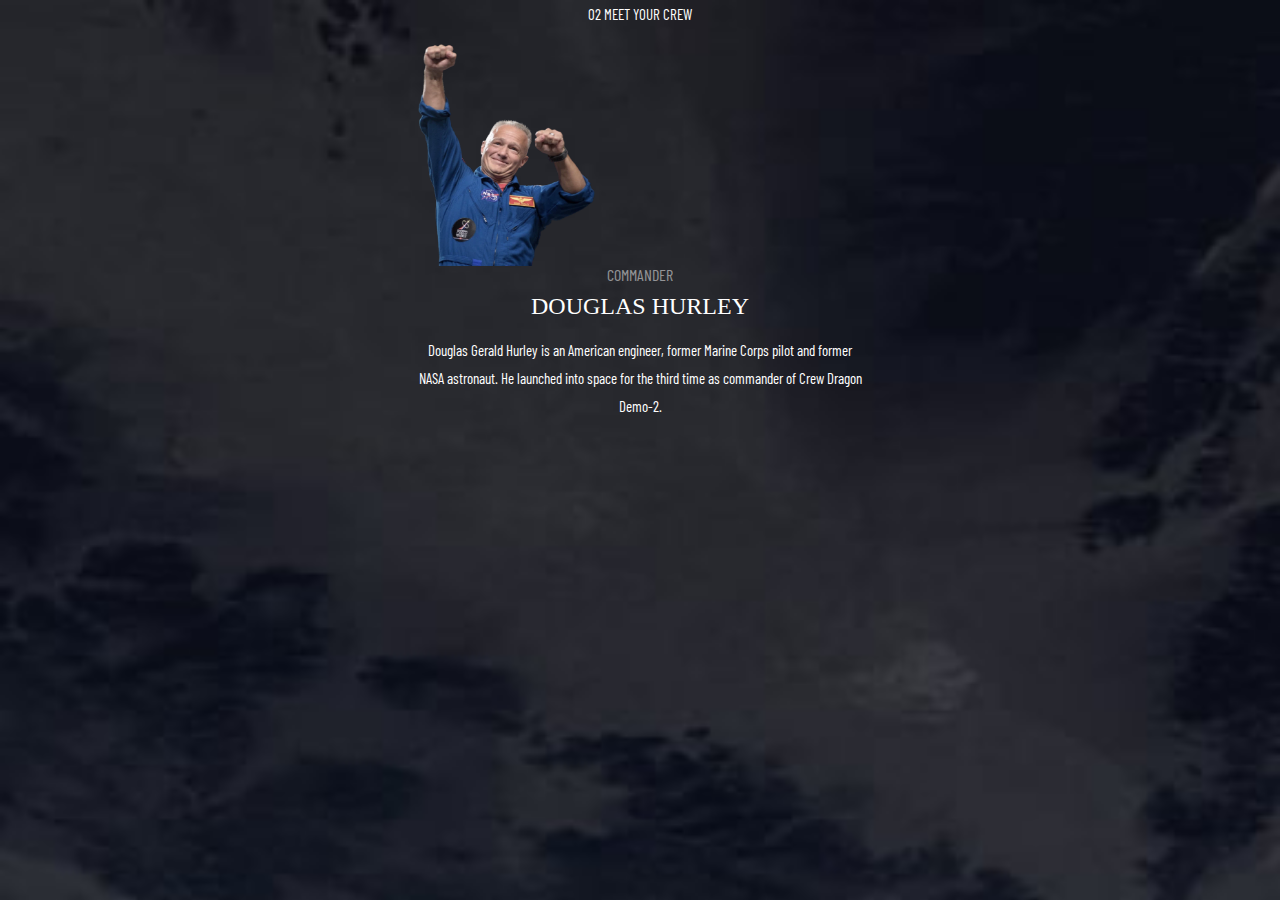
==== crew.html @ 86431378 "add mobile and tablet view of the technology page. Created it with my own CSS" ====
<!DOCTYPE html>
<html lang="en">
<head>
    <meta charset="UTF-8">
    <meta http-equiv="X-UA-Compatible" content="IE=edge">
    <meta name="viewport" content="width=device-width, initial-scale=1.0">

    <link rel="preconnect" href="https://fonts.googleapis.com">
    <link rel="preconnect" href="https://fonts.gstatic.com" crossorigin>
    <link href="https://fonts.googleapis.com/css2?family=Barlow+Condensed&family=Bellefair&display=swap" rel="stylesheet"> 

    <link rel="stylesheet" href="css/normalize.css">
    <link rel="stylesheet" href="https://cdn.jsdelivr.net/npm/bootstrap@4.0.0/dist/css/bootstrap.min.css" integrity="sha384-Gn5384xqQ1aoWXA+058RXPxPg6fy4IWvTNh0E263XmFcJlSAwiGgFAW/dAiS6JXm" crossorigin="anonymous">
    <link rel="stylesheet" href="style.css">

    <title>Crew Page</title>
</head>
<body>

    <main id="crew" class="container-fluid d-flex flex-column align-items-center">

        <p class="text-uppercase"><span>02</span> Meet Your Crew</p>

        <div>
            <div>
                <img class="crew-img" src="/assets/crew/image-douglas-hurley.webp" alt="Commander Douglas Hurley">
            </div>

            <div class="d-flex flex-column align-items-center">
                <p class="crew-title">Commander</p>
                <h1 class="crew-name">Douglas Hurley</h1>

                <p class="crew-description">Douglas Gerald Hurley is an American engineer, former Marine Corps pilot and former NASA astronaut. He launched into space for the third time as commander of Crew Dragon Demo-2.</p>
            </div>
        </div>

    </main>
    
</body>
</html>
---- style.css ----
/* --- Custom Styles --- */
:root {
    --space-black: #0b0d17;
    --space-purple: #d0d6f9;
    --space-white: #ffffff;
    --barlow: 'Barlow Condensed', sans-serif;
    --bellefair: 'Bellefari', serif;
}


/* Default Styles */

h1 {
    font-size: 56px;
    font-family: var(--bellefair);
    color: var(--space-white);
    margin-bottom: 24px;
    line-height: 64px;
    text-transform: uppercase;
}

h2 {
    font-size: 100px;
    font-family: var(--bellefair);
}

h3 {
    font-size: 56px;
    font-family: var(--bellefair);
}

h4 {
    font-size: 32px;
    font-family: var(--bellefair);
}

h5 {
    font-size: 28px;
    font-family: var(--barlow);
    letter-spacing: 4.75px;
    color: var(--space-purple);
    text-transform: uppercase;
    margin-bottom: 24px;
}

p {
    font-family: var(--barlow);
    line-height: 25px;
    color: var(--space-white);
    max-width: 327px;
    font-size: 15px;
}

.text-white {
    color: var(--space-white);
}

.text-purple {
    color: var(--space-purple);
}

.divider {
    height: 1px;
    width: 327px;
    background-color: #383b4b;
    margin-bottom: 32px;
    margin-top: 16px;
}

/* --- Nav --- */

#navbar-container {
    padding: 24px;
}

.nav-container {
    margin-left: 24px;
}

/* .navbar {
    padding: 39px 165px 38px 123px;
} */

.navbar-toggler-icon {
    color: #fff !important;
}

.nav-link {
    font-family: var(--barlow);
    font-size: 16px;
    letter-spacing: 2.7px;
    color: var(--space-white);
}

.circle-sm {
    background-color: var(--space-white);
    width: 40px;
    height: 40px;
    border-radius: 50%;
}

.nav-blur {
    /* width: 830px;
    height: 96px; */
    background-color: rgba(255, 255, 255, 0.04);
    backdrop-filter: blur(81.5485px);
}

/* --- Home Page --- */

#home {
    background-image: url(/assets/home/background-home-desktop.jpg);
    background-size: cover;
    background-repeat: no-repeat;
    height: 100vh;
    padding: 40px 0px 131px 0px;
}

#home-text {
    max-width: 450px;
    max-height: 382px;
}

.circle-lg {
    border-radius: 50%;
    height: 274px;
    width: 274px;
    background-color: var(--space-white);
    font-size: 32px;
    letter-spacing: 2px;
}


/* --- Destination Pages --- */

#destination-moon {
    background-image: url(/assets/destination/background-destination-mobile.jpg);
    background-repeat: no-repeat;
    background-size: cover;
    background-color: #0b0d17;
    height: 100%;
}

.destination-num {
    font-weight: 700;
    letter-spacing: 2.7px;
    line-height: 19px;
    color: var(--space-white);
    opacity: 0.25;
    text-shadow: 0px 4px 4px rgba(0, 0, 0, 0.25);
}

.destination-img {
    height: 170px;
    width: 170px;
    margin: 16px 0px 26px;
}

.destination-subtitle {
    color: var(--space-purple);
    letter-spacing: 2.36px;
    text-transform: uppercase;
    margin-bottom: 12px;
}

.destination-stat {
    font-size: 28px;
    text-transform: uppercase;
    margin-bottom: 32px;
}

/* --- Crew Page --- */

#crew {
    background-image: url(/assets/crew/background-crew-mobile.jpg);
    background-repeat: no-repeat;
    background-size: cover;
    height: 100vh;
}

.crew-img {
    width: 177px;
    height: 222px;
}

.crew-title {
    text-transform: uppercase;
    font-size: 16px;
    opacity: 0.5;
    margin-bottom: 8px;
    line-height: 18px;
}

.crew-name {
    font-size: 24px;
    text-transform: uppercase;
    margin-bottom: 16px;
    line-height: 28px;
    text-align: center;
}

.crew-description {
    font-size: 15px;
    text-align: center;
}



/* --- Media Queries --- */

@media (min-width: 576px) {

}

@media (min-width: 768px) {
    
    p {
        max-width: 573px;
        line-height: 28px;
    }

    .divider {
        width: 573px;
    }


    #home {
        background-image: url(/assets/home/background-home-tablet.jpg);
    }

    #home-text {
        height: 334px;
    }

    .nav-container {
        width: calc(100% - 39px);
    }

    .nav-blur {
        width: 450px;
    }

    /* Destination Pages */

    #destination-stat-container {
        width: 573px;
    }

    .destination-img {
        width: 300px;
        height: 300px;
    }

}

@media (min-width: 992px) {

    h1 {
        font-size: 150px;
    }

    p {
        max-width: 444px;
    }

    .divider {
        margin-top: 54px;
        margin-bottom: 28px
    }

    /* Destination Pages */

    #destination-moon {
        height: 100vh;
        background-image: url(/assets/destination/background-destination-desktop.jpg);
    }

    #destination-stat-container div:first-child {
        margin-right: 79px;
    }

    #destination-moon .nav-link:first-child {
        padding-left: 0;
    }

    #destination-moon p:first-child {
        font-size: 28px;
    }

    .destination-img {
        height: 445px;
        width: 445px;
    }
}
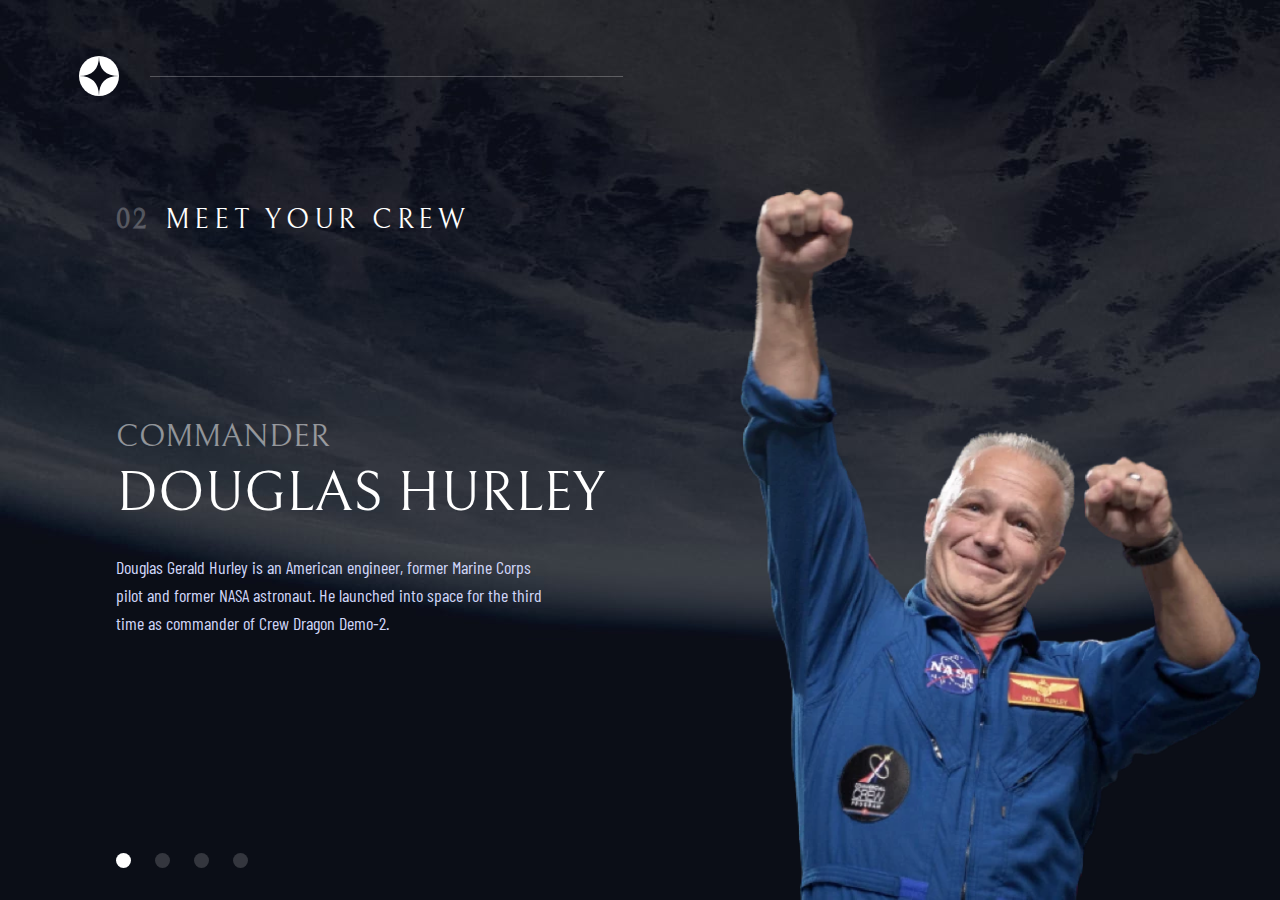
==== commit 04071197: "rebuilt home and crew pages" ====
--- a/crew.html
+++ b/crew.html
@@ -10,31 +10,65 @@
     <link href="https://fonts.googleapis.com/css2?family=Barlow+Condensed&family=Bellefair&display=swap" rel="stylesheet"> 
 
     <link rel="stylesheet" href="css/normalize.css">
-    <link rel="stylesheet" href="https://cdn.jsdelivr.net/npm/bootstrap@4.0.0/dist/css/bootstrap.min.css" integrity="sha384-Gn5384xqQ1aoWXA+058RXPxPg6fy4IWvTNh0E263XmFcJlSAwiGgFAW/dAiS6JXm" crossorigin="anonymous">
     <link rel="stylesheet" href="style.css">
+    <link rel="stylesheet" href="css/navbar.css">
+    <link rel="stylesheet" href="css/crew.css">
 
     <title>Crew Page</title>
 </head>
 <body>
 
-    <main id="crew" class="container-fluid d-flex flex-column align-items-center">
+    <main class="crew__wrapper">
 
-        <p class="text-uppercase"><span>02</span> Meet Your Crew</p>
+<!-- Navbar -->
+        <header class="navbar__wrapper">
 
-        <div>
-            <div>
-                <img class="crew-img" src="/assets/crew/image-douglas-hurley.webp" alt="Commander Douglas Hurley">
+            <img src="assets/shared/logo.svg" alt="Space Tourism logo" class="navbar__logo">
+    
+            <img src="assets/shared/icon-hamburger.svg" alt="Mobile menu toggle button" class="navbar__toggle">
+            
+            <div class="navbar__spacer"></div>
+    
+            <ul class="navbar navbar--blur hidden">
+                <img src="./assets/shared/icon-close.svg" alt="Close mobile menu icon" class="navbar__close-icon">
+                <li class="navbar__item"><a href="" class="navbar__link"><span class="navbar__link--bold">00</span>Home</a></li>
+                <li class="navbar__item"><a href="" class="navbar__link"><span class="navbar__link--bold">01</span>Destination</a></li>
+                <li class="navbar__item"><a href="" class="navbar__link"><span class="navbar__link--bold">02</span>Crew</a></li>
+                <li class="navbar__item"><a href="" class="navbar__link"><span class="navbar__link--bold">03</span>Technology</a></li>
+            </ul>
+    
+        </header>
+<!-- End Navbar -->
+
+        <h1 class="space-title lg-hide"><span class="space-title--dark">02</span>Meet Your Crew</h1>
+
+        <div class="crew__content-wrapper">
+
+            <div class="crew__image-wrapper">
+                <img src="/assets/crew/image-douglas-hurley.webp" alt="Commander Douglas Hurley" class="crew__image">
             </div>
 
-            <div class="d-flex flex-column align-items-center">
-                <p class="crew-title">Commander</p>
-                <h1 class="crew-name">Douglas Hurley</h1>
+            <div class="crew__content">
 
-                <p class="crew-description">Douglas Gerald Hurley is an American engineer, former Marine Corps pilot and former NASA astronaut. He launched into space for the third time as commander of Crew Dragon Demo-2.</p>
+                <h1 class="space-title crew-space-title"><span class="space-title--dark">02</span>Meet Your Crew</h1>
+
+                <div class="crew__slider-wrapper">
+                    <div class="crew__slider-icon crew__slider-icon--active"></div>
+                    <div class="crew__slider-icon"></div>
+                    <div class="crew__slider-icon"></div>
+                    <div class="crew__slider-icon"></div>
+                </div>
+
+                <p class="crew__subheading">Commander</p>
+                <h2 class="crew__heading">Douglas Hurley</h2>
+
+                <p class="crew__text">Douglas Gerald Hurley is an American engineer, former Marine Corps pilot and former NASA astronaut. He launched into space for the third time as commander of Crew Dragon Demo-2.</p>
+
             </div>
+
         </div>
-
     </main>
     
+    <script src="/script.js"></script>
 </body>
 </html>--- a/style.css
+++ b/style.css
@@ -4,11 +4,40 @@
     --space-purple: #d0d6f9;
     --space-white: #ffffff;
     --barlow: 'Barlow Condensed', sans-serif;
-    --bellefair: 'Bellefari', serif;
+    --bellefair: 'Bellefair', serif;
+    --desktop-vh: calc(100vh - 96px);
 }
 
 
 /* Default Styles */
+
+body {
+    margin: 0;
+}
+
+.hidden {
+    visibility: hidden;
+}
+
+.visible {
+    visibility: visible;
+}
+
+.space-title {
+    font-size: 16px;
+    letter-spacing: 2.7px;
+    text-transform: uppercase;
+    margin: 24px 0 32px;
+}
+
+.space-title--dark {
+    font-size: 16px;
+    font-weight: bold;
+    letter-spacing: 2.7px;
+    opacity: 0.25;
+    line-height: 19px;
+    margin-right: 16px;
+}
 
 h1 {
     font-size: 56px;
@@ -17,21 +46,25 @@
     margin-bottom: 24px;
     line-height: 64px;
     text-transform: uppercase;
+    font-weight: 400;
 }
 
 h2 {
     font-size: 100px;
     font-family: var(--bellefair);
+    font-weight: 400;
 }
 
 h3 {
     font-size: 56px;
     font-family: var(--bellefair);
+    font-weight: 400;
 }
 
 h4 {
     font-size: 32px;
     font-family: var(--bellefair);
+    font-weight: 400;
 }
 
 h5 {
@@ -41,6 +74,7 @@
     color: var(--space-purple);
     text-transform: uppercase;
     margin-bottom: 24px;
+    font-weight: 400;
 }
 
 p {
@@ -51,14 +85,6 @@
     font-size: 15px;
 }
 
-.text-white {
-    color: var(--space-white);
-}
-
-.text-purple {
-    color: var(--space-purple);
-}
-
 .divider {
     height: 1px;
     width: 327px;
@@ -66,70 +92,6 @@
     margin-bottom: 32px;
     margin-top: 16px;
 }
-
-/* --- Nav --- */
-
-#navbar-container {
-    padding: 24px;
-}
-
-.nav-container {
-    margin-left: 24px;
-}
-
-/* .navbar {
-    padding: 39px 165px 38px 123px;
-} */
-
-.navbar-toggler-icon {
-    color: #fff !important;
-}
-
-.nav-link {
-    font-family: var(--barlow);
-    font-size: 16px;
-    letter-spacing: 2.7px;
-    color: var(--space-white);
-}
-
-.circle-sm {
-    background-color: var(--space-white);
-    width: 40px;
-    height: 40px;
-    border-radius: 50%;
-}
-
-.nav-blur {
-    /* width: 830px;
-    height: 96px; */
-    background-color: rgba(255, 255, 255, 0.04);
-    backdrop-filter: blur(81.5485px);
-}
-
-/* --- Home Page --- */
-
-#home {
-    background-image: url(/assets/home/background-home-desktop.jpg);
-    background-size: cover;
-    background-repeat: no-repeat;
-    height: 100vh;
-    padding: 40px 0px 131px 0px;
-}
-
-#home-text {
-    max-width: 450px;
-    max-height: 382px;
-}
-
-.circle-lg {
-    border-radius: 50%;
-    height: 274px;
-    width: 274px;
-    background-color: var(--space-white);
-    font-size: 32px;
-    letter-spacing: 2px;
-}
-
 
 /* --- Destination Pages --- */
 
@@ -169,42 +131,6 @@
     margin-bottom: 32px;
 }
 
-/* --- Crew Page --- */
-
-#crew {
-    background-image: url(/assets/crew/background-crew-mobile.jpg);
-    background-repeat: no-repeat;
-    background-size: cover;
-    height: 100vh;
-}
-
-.crew-img {
-    width: 177px;
-    height: 222px;
-}
-
-.crew-title {
-    text-transform: uppercase;
-    font-size: 16px;
-    opacity: 0.5;
-    margin-bottom: 8px;
-    line-height: 18px;
-}
-
-.crew-name {
-    font-size: 24px;
-    text-transform: uppercase;
-    margin-bottom: 16px;
-    line-height: 28px;
-    text-align: center;
-}
-
-.crew-description {
-    font-size: 15px;
-    text-align: center;
-}
-
-
 
 /* --- Media Queries --- */
 
@@ -223,6 +149,18 @@
         width: 573px;
     }
 
+    .space-title--dark {
+        font-size: 20px;
+    }
+
+    .space-title {
+        font-size: 20px;
+        letter-spacing: 3.38px;
+        align-self: flex-start;
+        margin-left: 38.5px;
+        margin-bottom: 60px;
+    }
+
 
     #home {
         background-image: url(/assets/home/background-home-tablet.jpg);
@@ -263,11 +201,28 @@
         max-width: 444px;
     }
 
+    .lg-hide {
+        display: none;
+        visibility: hidden;
+    }
+
     .divider {
         margin-top: 54px;
         margin-bottom: 28px
     }
 
+    .space-title {
+        font-size: 28px;
+        letter-spacing: 4.72px;
+        align-self: flex-start;
+        justify-self: end;
+        margin: 0 0 0 166.5px; 
+    }
+
+    .space-title--dark {
+        font-size: 28px;
+    }
+
     /* Destination Pages */
 
     #destination-moon {
--- a/css/navbar.css
+++ b/css/navbar.css
@@ -0,0 +1,174 @@
+
+
+/* -- Navbar -- */
+
+.navbar__wrapper {
+    display: flex;
+    justify-content: space-between;
+    align-items: center;
+    width: 100%;
+    margin: 24px 0 0 0;
+}
+
+.navbar--blur {
+    height: 100%;
+    background: rgba(255, 255, 255, 0.04);
+    backdrop-filter: blur(81.5485px);
+}
+
+.navbar__spacer {
+    display: none;
+}
+
+.navbar__logo {
+    height: 40px;
+    width: 40px;
+    margin-left: 24px;
+}
+
+.navbar__toggle {
+    height: 21px;
+    width: 24px;
+    margin-right: 24px;
+}
+
+.navbar__close-icon {
+    height: 20px;
+    width: 20px;
+    position: absolute;
+    top: 34px;
+    right: 26.5px;
+}
+
+.navbar__item {
+    text-transform: uppercase;
+    list-style-type: none;
+    margin-bottom: 32px;
+    letter-spacing: 2.7px;
+}
+
+.navbar__link {
+    color: var(--space-white);
+    text-decoration: none;
+}
+
+.navbar__link--bold {
+    display: inline;
+    margin-right: 12px;
+}
+
+/* TODO - add transition properties to the navbar for mobile view */
+
+.navbar {
+    position: fixed;
+    width: 67%;
+    height: 100vh;
+    top: 0;
+    right: 0;
+    margin-top: 0;
+    padding-left: 32px;
+    display: flex;
+    flex-direction: column;
+    justify-content: center;
+}
+
+@media (min-width: 768px) {
+ 
+    /* -- navbar -- */
+
+    .navbar {
+        display: flex;
+        flex-direction: row;
+        width: 450px;
+        justify-content: space-between;
+        align-items: center;
+        padding: 0 48px;
+    }
+
+    .navbar--blur {
+        height: 100%;
+        max-height: 96px;
+        background: rgba(255, 255, 255, 0.04);
+        backdrop-filter: blur(81.5485px);
+    }
+
+    .navbar__wrapper {
+        height: 96px;
+        width: calc(100% - 39px);
+        margin-left: 39px;
+        margin-top: 0;
+    }
+
+    .navbar__toggle {
+        display: none;
+    }
+
+    .navbar__close-icon {
+        display: none;
+    }
+
+    .navbar__item {
+        list-style: none;
+        letter-spacing: 2.36px;
+        font-size: 14px;
+        padding: 0;
+        margin: 0;
+    }
+
+    .navbar__link {
+        color: var(--space-white);
+        text-decoration: none;
+    }
+
+    .navbar__link--bold {
+        display: none;
+    }
+
+}
+
+@media (min-width: 992px) {
+
+        /* -- Nav -- */
+
+        .navbar__wrapper {
+            margin: 40px 0 76px 55px;
+            padding: 0px;
+            width: calc(100% - 55px);
+            position: relative;
+        }
+    
+        .navbar__spacer {
+            display: block;
+            height: 1px;
+            width: 473px;
+            background-color: var(--space-white);
+            opacity: 0.25;
+            position: absolute;
+            left: 95px;
+            z-index: 10;
+        }
+    
+        .navbar {
+            height: 96px;
+            width: 830px;
+            display: flex;
+            justify-content: center;
+            position: absolute;
+        }
+    
+        .navbar__item {
+            padding-right: 48px;
+            font-size: 16px;
+        }
+    
+        .navbar__item:last-child {
+            padding-right: 0;
+        }
+    
+        .navbar__link--bold {
+            display: inline;
+            font-weight: bold;
+            margin-right: 12px;
+        }
+
+}--- a/css/crew.css
+++ b/css/crew.css
@@ -0,0 +1,189 @@
+
+
+/* --- Crew Page --- */
+
+.crew__wrapper {
+    background-image: url(/assets/crew/background-crew-mobile.jpg);
+    background-repeat: no-repeat;
+    background-size: cover;
+    display: flex;
+    height: 100%;
+    flex-direction: column;
+    align-items: center;
+}
+
+.crew__content-wrapper {
+    display: flex;
+    flex-direction: column;
+    align-items: center;
+}
+
+.crew__image-wrapper {
+    margin-bottom: 32px;
+    width: 327px;
+    border-bottom: 1px solid #383B4B;
+    padding: 0;
+    display: flex;
+    justify-content: center;
+}
+
+.crew__image {
+    width: 177px;
+    height: 222px;
+}
+
+.crew__content {
+    display: flex;
+    flex-direction: column;
+    align-items: center;
+}
+
+.crew__slider-wrapper {
+    width: 88px;
+    display: flex;
+    justify-content: space-between;
+    margin-bottom: 32px;
+}
+
+.crew__slider-icon {
+    height: 10px;
+    width: 10px;
+    background-color: var(--space-white);
+    opacity: 0.17;
+    border-radius: 50%;
+}
+
+.crew__slider-icon--active {
+    opacity: 1;
+}
+
+.crew__subheading {
+    text-transform: uppercase;
+    font-size: 16px;
+    opacity: 0.5;
+    margin-top: 0;
+    margin-bottom: 8px;
+    line-height: 18px;
+    font-family: var(--bellefair);
+}
+
+.crew__heading {
+    font-size: 24px;
+    text-transform: uppercase;
+    margin-top: 0;
+    margin-bottom: 16px;
+    text-align: center;
+    color: var(--space-white);
+}
+
+.crew__text {
+    font-size: 15px;
+    text-align: center;
+    line-height: 25px;
+    color: var(--space-purple);
+    margin-top: 0;
+}
+
+@media (min-width: 768px) {
+
+    .crew__wrapper {
+        background-image: url('/assets/crew/background-crew-tablet.jpg');
+    }
+
+    .crew__content-wrapper {
+        flex-direction: column-reverse;
+    }
+
+    .crew__slider-wrapper {
+        order: 2;
+    }
+
+    .crew__content {
+        order: 1;
+        max-width: 458px;
+    }
+
+    .crew__subheading {
+        font-size: 24px;
+        margin-bottom: 16px;
+    }
+
+    .crew__heading {
+        font-size: 40px;
+    }
+
+    .crew__text {
+        font-size: 16px;
+        line-height: 28px;
+        margin-bottom: 40px;
+    }
+
+    .crew__image-wrapper {
+        border: none;
+        margin-bottom: 0;
+    }
+
+    .crew__image {
+        width: 456px;
+        height: 572px;
+    }
+
+}
+
+@media (min-width: 992px) {
+
+    .crew-space-title {
+        visibility: visible;
+        justify-self: start;
+        margin: 0 0 auto 0;
+    }
+
+    .crew__wrapper {
+        background-image: url('/assets/crew/background-crew-desktop.jpg');
+        height: 100vh;
+    }
+
+    .crew__content-wrapper {
+        flex-direction: row-reverse;
+        justify-content: space-around;
+        width: 100%;
+    }
+
+    .crew__slider-wrapper {
+        width: 132px;
+        justify-self: flex-end;
+        margin-top: auto;
+    }
+
+    .crew__slider-icon {
+        width: 15px;
+        height: 15px;
+    }
+
+    .crew__content {
+        align-items: flex-start;
+        max-width: 600px;
+        height: 100%;
+        justify-content: center;
+    }
+
+    .crew__subheading {
+        font-size: 32px;
+    }
+
+    .crew__heading {
+        font-size: 56px;
+        margin-bottom: 27px;
+    }
+
+    .crew__text {
+        font-size: 18px;
+        text-align: left;
+    }
+
+    .crew__image {
+        width: 735px;
+        height: 712px;
+    }
+
+}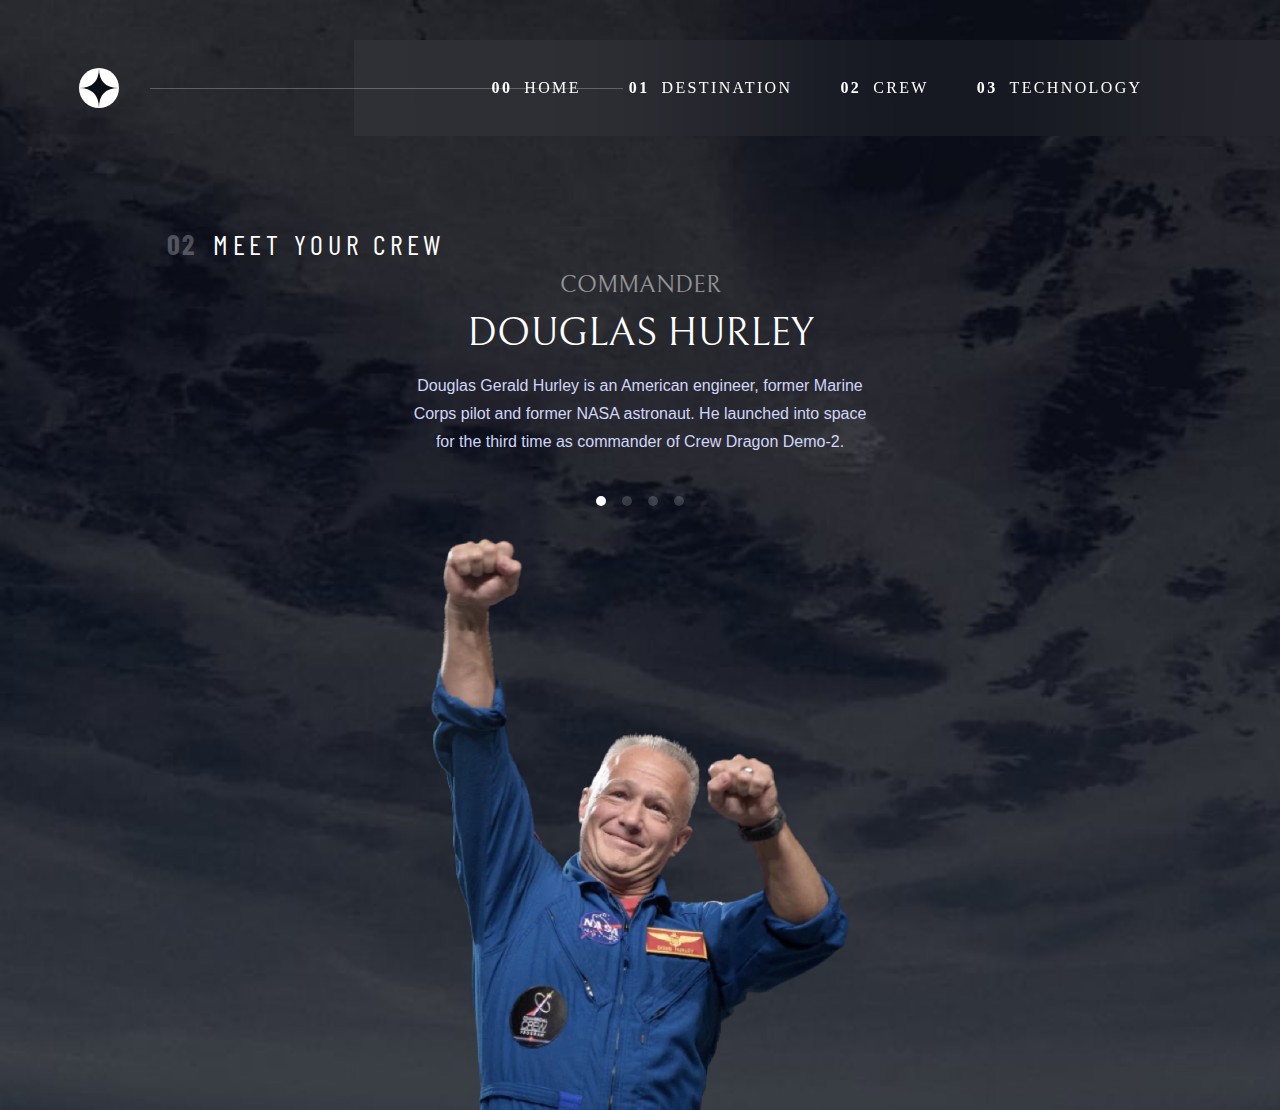
==== commit 8184f9c0: "adjusted responsiveness of all the pages, made sure all images links are working properly" ====
--- a/crew.html
+++ b/crew.html
@@ -40,17 +40,17 @@
         </header>
 <!-- End Navbar -->
 
-        <h1 class="space-title lg-hide"><span class="space-title--dark">02</span>Meet Your Crew</h1>
+        <h1 class="space-title"><span class="space-title--dark">02</span>Meet Your Crew</h1>
 
         <div class="crew__content-wrapper">
 
             <div class="crew__image-wrapper">
-                <img src="/assets/crew/image-douglas-hurley.webp" alt="Commander Douglas Hurley" class="crew__image">
+                <img src="assets/crew/image-douglas-hurley.webp" alt="Commander Douglas Hurley" class="crew__image">
             </div>
 
             <div class="crew__content">
 
-                <h1 class="space-title crew-space-title"><span class="space-title--dark">02</span>Meet Your Crew</h1>
+                <!-- <h1 class="space-title crew-space-title"><span class="space-title--dark">02</span>Meet Your Crew</h1> -->
 
                 <div class="crew__slider-wrapper">
                     <div class="crew__slider-icon crew__slider-icon--active"></div>
@@ -71,4 +71,4 @@
     
     <script src="/script.js"></script>
 </body>
-</html>+</html>
--- a/style.css
+++ b/style.css
@@ -3,7 +3,8 @@
     --space-black: #0b0d17;
     --space-purple: #d0d6f9;
     --space-white: #ffffff;
-    --barlow: 'Barlow Condensed', sans-serif;
+    --barlow: 'Barlow', sans-serif;
+    --barlow-condensed: 'Barlow Condensed', sans-serif;
     --bellefair: 'Bellefair', serif;
     --desktop-vh: calc(100vh - 96px);
 }
@@ -81,7 +82,7 @@
     font-family: var(--barlow);
     line-height: 25px;
     color: var(--space-white);
-    max-width: 327px;
+    max-width: 345px;
     font-size: 15px;
 }
 
@@ -93,45 +94,6 @@
     margin-top: 16px;
 }
 
-/* --- Destination Pages --- */
-
-#destination-moon {
-    background-image: url(/assets/destination/background-destination-mobile.jpg);
-    background-repeat: no-repeat;
-    background-size: cover;
-    background-color: #0b0d17;
-    height: 100%;
-}
-
-.destination-num {
-    font-weight: 700;
-    letter-spacing: 2.7px;
-    line-height: 19px;
-    color: var(--space-white);
-    opacity: 0.25;
-    text-shadow: 0px 4px 4px rgba(0, 0, 0, 0.25);
-}
-
-.destination-img {
-    height: 170px;
-    width: 170px;
-    margin: 16px 0px 26px;
-}
-
-.destination-subtitle {
-    color: var(--space-purple);
-    letter-spacing: 2.36px;
-    text-transform: uppercase;
-    margin-bottom: 12px;
-}
-
-.destination-stat {
-    font-size: 28px;
-    text-transform: uppercase;
-    margin-bottom: 32px;
-}
-
-
 /* --- Media Queries --- */
 
 @media (min-width: 576px) {
@@ -141,7 +103,6 @@
 @media (min-width: 768px) {
     
     p {
-        max-width: 573px;
         line-height: 28px;
     }
 
@@ -161,34 +122,6 @@
         margin-bottom: 60px;
     }
 
-
-    #home {
-        background-image: url(/assets/home/background-home-tablet.jpg);
-    }
-
-    #home-text {
-        height: 334px;
-    }
-
-    .nav-container {
-        width: calc(100% - 39px);
-    }
-
-    .nav-blur {
-        width: 450px;
-    }
-
-    /* Destination Pages */
-
-    #destination-stat-container {
-        width: 573px;
-    }
-
-    .destination-img {
-        width: 300px;
-        height: 300px;
-    }
-
 }
 
 @media (min-width: 992px) {
@@ -198,7 +131,7 @@
     }
 
     p {
-        max-width: 444px;
+        max-width: 573px;
     }
 
     .lg-hide {
@@ -217,33 +150,11 @@
         align-self: flex-start;
         justify-self: end;
         margin: 0 0 0 166.5px; 
+        font-family: var(--barlow-condensed);
     }
 
     .space-title--dark {
         font-size: 28px;
     }
-
-    /* Destination Pages */
-
-    #destination-moon {
-        height: 100vh;
-        background-image: url(/assets/destination/background-destination-desktop.jpg);
-    }
-
-    #destination-stat-container div:first-child {
-        margin-right: 79px;
-    }
-
-    #destination-moon .nav-link:first-child {
-        padding-left: 0;
-    }
-
-    #destination-moon p:first-child {
-        font-size: 28px;
-    }
-
-    .destination-img {
-        height: 445px;
-        width: 445px;
-    }
-}+    
+}
--- a/css/navbar.css
+++ b/css/navbar.css
@@ -83,6 +83,7 @@
         justify-content: space-between;
         align-items: center;
         padding: 0 48px;
+        visibility: visible;
     }
 
     .navbar--blur {
@@ -114,16 +115,24 @@
         padding: 0;
         margin: 0;
     }
-
+    
     .navbar__link {
         color: var(--space-white);
         text-decoration: none;
     }
-
+    
     .navbar__link--bold {
         display: none;
     }
+    
+    .navbar__link:hover{
+        border-bottom: 3px solid rgba(255, 255, 255, 0.5);
+        padding-bottom: 39px;
+    }
 
+    .navbar__link:active {
+        border-bottom: 3px solid var(--space-white);
+    }
 }
 
 @media (min-width: 992px) {
--- a/css/crew.css
+++ b/css/crew.css
@@ -3,7 +3,7 @@
 /* --- Crew Page --- */
 
 .crew__wrapper {
-    background-image: url(/assets/crew/background-crew-mobile.jpg);
+    background-image: url(../assets/crew/background-crew-mobile.jpg);
     background-repeat: no-repeat;
     background-size: cover;
     display: flex;
@@ -86,8 +86,9 @@
 
 @media (min-width: 768px) {
 
+
     .crew__wrapper {
-        background-image: url('/assets/crew/background-crew-tablet.jpg');
+        background-image: url('../assets/crew/background-crew-tablet.jpg');
     }
 
     .crew__content-wrapper {
@@ -130,17 +131,18 @@
 
 }
 
-@media (min-width: 992px) {
+@media (min-width: 1300px) {
 
-    .crew-space-title {
-        visibility: visible;
-        justify-self: start;
-        margin: 0 0 auto 0;
-    }
+    /* .crew-space-title { */
+        /* visibility: visible; */
+        /* justify-self: start; */
+        /* margin: 0 0 auto 0; */
+    /* } */
 
     .crew__wrapper {
-        background-image: url('/assets/crew/background-crew-desktop.jpg');
-        height: 100vh;
+        background-image: url('../assets/crew/background-crew-desktop.jpg');
+        min-height: 100vh;
+        height: 100%;
     }
 
     .crew__content-wrapper {
@@ -164,6 +166,7 @@
         align-items: flex-start;
         max-width: 600px;
         height: 100%;
+        max-height: 750px;
         justify-content: center;
     }
 
@@ -184,6 +187,7 @@
     .crew__image {
         width: 735px;
         height: 712px;
+        align-self: flex-end;
     }
 
-}+}
